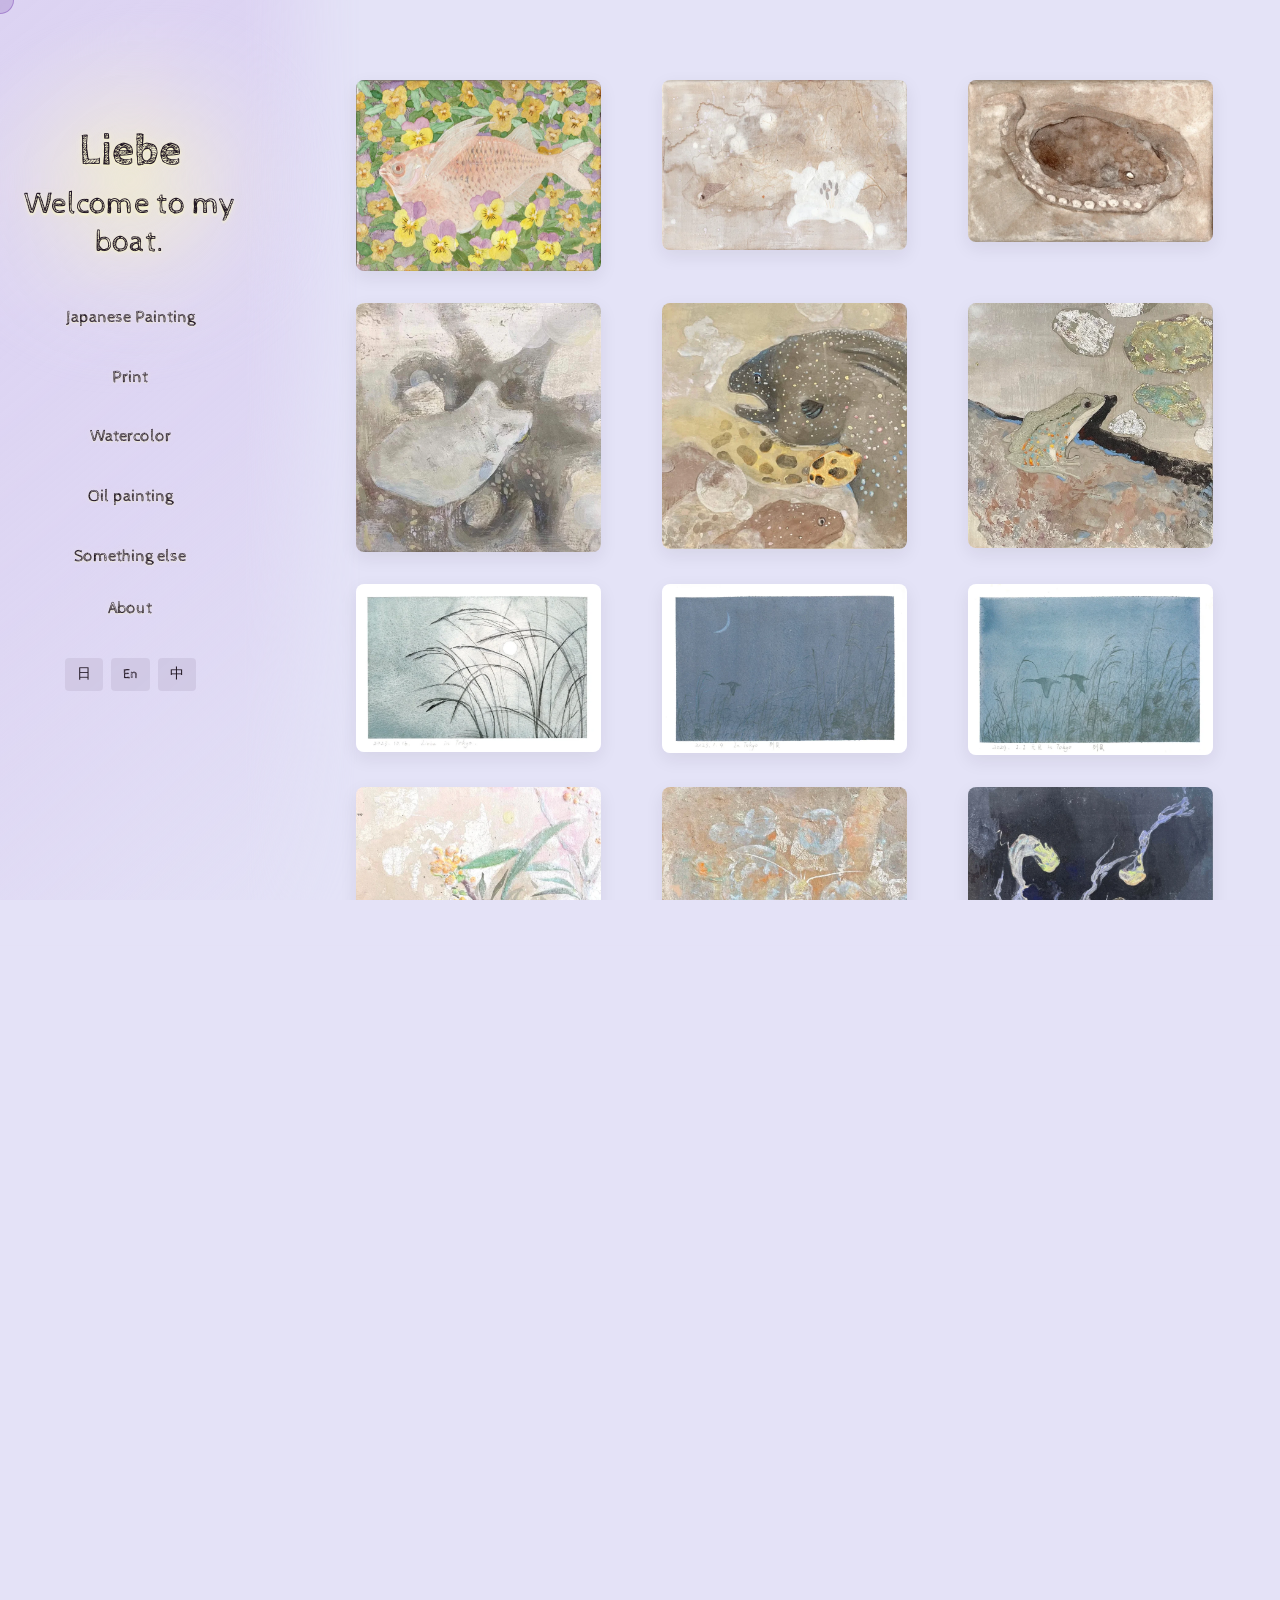
==== index.html @ 477fea91 "feat: add purple semi-transparent custom cursor with hover expand effect Co-Authored-By: Claude Sonn" ====
<!DOCTYPE html>
<html lang="ja">

<head>
    <meta charset="UTF-8" />
    <meta name="viewport" content="width=device-width, initial-scale=1.0" />
    <title>Liebe's Fune</title>
    <meta name="description" content="水兵リーベ、僕の舟" />
    <meta name="keywords" content="liebesboat, 日本画, Nihonga, AWS, Japanese Painting, Liebe" />
    <link rel="icon" type="image/x-icon" href="./image/favicon.ico">
    <link rel="canonical" href="https://liebesboat.com/" />

    <!-- Preload hero background to reduce white flash -->
    <link rel="preload" as="image" href="./image/Primitive_Lifebg.webp" />

    <style>
        /* Avoid white flash before CSS/image load */
        html, body {
            background-color: #e4e2f7;
        }
        body {
            background-image: url('./image/Primitive_Lifebg.webp');
            background-size: cover;
            background-repeat: no-repeat;
            background-position: center center;
        }
    </style>

    <!-- Bootstrap + CSS -->
    <link rel="stylesheet" href="https://cdn.jsdelivr.net/npm/bootstrap@5.3.3/dist/css/bootstrap.min.css" />
    <link rel="stylesheet" href="./CSS/style.css" />

    <!-- Google Fonts -->
    <link rel="preconnect" href="https://fonts.googleapis.com">
    <link rel="preconnect" href="https://fonts.gstatic.com" crossorigin>
    <link
        href="https://fonts.googleapis.com/css2?family=Cabin+Sketch:wght@400;700&family=Hina+Mincho&family=ZCOOL+XiaoWei&display=swap"
        rel="stylesheet">

    <!-- Fancybox 5 CSS -->
    <link rel="stylesheet" href="https://cdn.jsdelivr.net/npm/@fancyapps/ui@5.0/dist/fancybox/fancybox.css" />
</head>

<body>
<!-- ===== Header / Sidebar ===== -->
    <header class="site-header"></header>
    <!-- Mobile Menu Button -->
    <button class="btn-open" type="button" data-bs-toggle="offcanvas" data-bs-target="#offcanvasNav"
        aria-controls="offcanvasNav">
        <img src="./logo/offcanvas.png" alt="Menu" />
    </button>

    <!-- Mobile Top Bar -->
    <div class="mobile-topbar">
        <div class="topbar-row">
            <div>
                <h2 class="cabin-sketch-bold title">Liebe's boat</h2>
                <p class="cabin-sketch-regular subtitle">Welcome to my boat.</p>
            </div>
        </div>
        <div class="mobile-quick-nav">
            <a href="#" class="nav-link" data-name="Japanese_Painting" data-i18n="japanese_painting">Japanese Painting</a>
            <a href="#" class="nav-link" data-name="print" data-i18n="print">Print</a>
            <a href="#" class="nav-link" data-name="water_color" data-i18n="water_color">Watercolor</a>
            <a href="#" class="nav-link" data-name="oil_painting" data-i18n="oil_painting">Oil painting</a>
            <a href="#" class="nav-link" data-name="something_else" data-i18n="something_else">Something else</a>
            <a href="about" data-i18n="about">About</a>
        </div>
        <div class="mobile-lang-switcher">
            <button onclick="changeLang('ja')">日</button>
            <button onclick="changeLang('en')">En</button>
            <button onclick="changeLang('zh')">中</button>
        </div>
    </div>

    <!-- Offcanvas Menu -->
    <div class="offcanvas offcanvas-start" id="offcanvasNav" tabindex="-1" aria-labelledby="offcanvasLabel">
        <div class="offcanvas-header" style="display:block;">
            <h2 class="cabin-sketch-bold">Liebe</h2>
            <h4 class="cabin-sketch-regular">Welcome to my boat.</h4>
            <button type="button" class="btn-close" data-bs-dismiss="offcanvas" aria-label="Close"></button>
        </div>
        <div class="offcanvas-body">
            <nav aria-label="モバイルナビ">
                <ul class="nav flex-column">
                    <li class="nav-item"><a href="#" class="nav-link" data-name="Japanese_Painting"
                            data-i18n="japanese_painting">Japanese Painting</a></li>
                    <li class="nav-item"><a href="#" class="nav-link" data-name="print" data-i18n="print">Print</a></li>
                    <li class="nav-item"><a href="#" class="nav-link" data-name="water_color"
                            data-i18n="water_color">Watercolor</a></li>
                    <li class="nav-item"><a href="#" class="nav-link" data-name="oil_painting"
                            data-i18n="oil_painting">Oil
                            painting</a></li>
                    <li class="nav-item"><a href="#" class="nav-link" data-name="something_else"
                            data-i18n="something_else">Something else</a></li>
                    <li class="nav-item"><a class="nav-link" href="about" data-i18n="about">About</a></li>
                </ul>

                <!-- Language Switcher -->
                <div class="lang-switcher text-center mt-4">
                    <button onclick="changeLang('ja')">日</button>
                    <button onclick="changeLang('en')">En</button>
                    <button onclick="changeLang('zh')">中</button>
                </div>
            </nav>
        </div>
    </div>

    <!-- Sidebar Navigation -->
    <aside class="sidebar fixed-left">
        <div class="site-title text-center p-3">
            <h1 class="cabin-sketch-bold">Liebe</h1>
            <h3 class="cabin-sketch-regular">Welcome to my boat.</h3>
        </div>
        <nav class="nav-menu" aria-label="Main navigation">
            <ul class="nav flex-column text-center">
                <li><a href="#" class="nav-link" data-name="Japanese_Painting" data-i18n="japanese_painting">Japanese Painting</a></li>
                <li><a href="#" class="nav-link" data-name="print" data-i18n="print">Print</a></li>
                <li><a href="#" class="nav-link" data-name="water_color" data-i18n="water_color">Watercolor</a></li>
                <li><a href="#" class="nav-link" data-name="oil_painting" data-i18n="oil_painting">Oil painting</a></li>
                <li><a href="#" class="nav-link" data-name="something_else" data-i18n="something_else">Something else</a></li>
                <li><a href="about" data-i18n="about">About</a></li>
            </ul>

            <!-- Language Switcher -->
            <div class="lang-switcher text-center mt-4">
                <button onclick="changeLang('ja')">日</button>
                <button onclick="changeLang('en')">En</button>
                <button onclick="changeLang('zh')">中</button>
            </div>
        </nav>
    </aside>
    </header>

    <!-- ===== Main Content ===== -->
    <main class="main-content container-fluid py-4">
        <section class="gallery">
            <div class="row g-4" id="gallery-content">
            </div>
        </section>
    </main>           
              
    <!-- ===== Footer ===== -->
    <footer class="footer container-fluid text-center py-4 mt-4">
        <div class="footer-sns row justify-content-center">
            <div class="col-auto"><a href="https://www.instagram.com/..." target="_blank"><img
                        src="./logo/Instagram.png" alt="Instagram" class="img-fluid" style="width:25px;">
                    Instagram</a></div>
            <div class="col-auto"><a href="https://xhslink.com/m/AAqzKa9MXoA" target="_blank"><img
                        src="./logo/Redbook.png" alt="RedNote" class="img-fluid" style="width:25px;"> RedNote</a>
            </div>
            <div class="col-auto"><a href="mailto:duanshui318@gmail.com"><img src="./logo/Email.png" alt="E-mail"
                        class="img-fluid" style="width:25px;"> E-mail</a></div>
        </div>
        <div class="footer-copy pt-3">
            <small>Copyright © 2026 LIEBE, All Rights Reserved.</small>
        </div>
    </footer>

    <!-- i18next CDN -->
    <script src="https://cdnjs.cloudflare.com/ajax/libs/i18next/25.2.0/i18next.min.js"></script>
    <!-- translation -->
    <script src="./JS/i18n.js"></script>

    <!-- Bootstrap JS -->
    <script src="https://cdn.jsdelivr.net/npm/bootstrap@5.3.3/dist/js/bootstrap.bundle.min.js"></script>

    <!-- Fancybox JS -->
    <script src="https://cdn.jsdelivr.net/npm/@fancyapps/ui@5.0/dist/fancybox/fancybox.umd.js"></script>

    <script>
        function handleQuickNav() {
            const quickNav = document.querySelector('.mobile-quick-nav');
            const menuBtn = document.querySelector('.btn-open');
            if (!quickNav || !menuBtn) return;
            const overflow = quickNav.scrollWidth > quickNav.clientWidth + 1;
            if (overflow) {
                quickNav.classList.add('hide-nav');
                menuBtn.classList.add('show');
            } else {
                quickNav.classList.remove('hide-nav');
                menuBtn.classList.remove('show');
            }
        }

        window.addEventListener('resize', handleQuickNav);
        window.addEventListener('load', handleQuickNav);
    </script>

    <script>

        Fancybox.bind("[data-fancybox]", {
            Toolbar: {
                display: {
                    left: ["infobar"],
                    middle: [
                        "zoomIn",
                        "zoomOut",
                        "toggle1to1",
                        "rotateCCW",
                        "rotateCW",
                        "flipX",
                        "flipY",
                    ],
                    right: ["slideshow", "thumbs", "close"],
                },
            },
        });
    </script>
    
    <!-- Gellery JS -->
    <script src="./JS/gallery.js"></script>

    <!-- Custom Cursor -->
    <div id="custom-cursor"></div>
    <script>
        (function () {
            const cursor = document.getElementById('custom-cursor');
            document.addEventListener('mousemove', e => {
                cursor.style.left = e.clientX + 'px';
                cursor.style.top = e.clientY + 'px';
            });
            document.addEventListener('mouseover', e => {
                if (e.target.closest('a, button, [data-fancybox]')) {
                    cursor.classList.add('hover');
                } else {
                    cursor.classList.remove('hover');
                }
            });
        })();
    </script>
</body>

</html>
---- CSS/style.css ----
/* ========= Font Definitions ========= */
/* Cabin Sketch font classes */
.cabin-sketch-regular {
    font-family: "Cabin Sketch", sans-serif;
    font-weight: 400;
    font-style: normal;
}

.cabin-sketch-bold {
    font-family: "Cabin Sketch", sans-serif;
    font-weight: 700;
    font-style: normal;
}

/* Hina Mincho font classes */
.hina-mincho-regular {
    font-family: "Hina Mincho", serif;
    font-weight: 400;
    font-style: normal;
}

/* ZCOOL XiaoWei font classes */
.zcool-xiaowei-regular {
    font-family: "ZCOOL XiaoWei", sans-serif;
    font-weight: 400;
    font-style: normal;
}
  
/* ========= Custom Cursor ========= */
* {
    cursor: none !important;
}

#custom-cursor {
    position: fixed;
    width: 28px;
    height: 28px;
    border-radius: 50%;
    background: rgba(170, 130, 200, 0.28);
    border: 1.5px solid rgba(160, 110, 200, 0.55);
    pointer-events: none;
    transform: translate(-50%, -50%);
    transition: transform 0.08s ease, width 0.15s ease, height 0.15s ease, background 0.15s ease;
    z-index: 99999;
    mix-blend-mode: multiply;
    backdrop-filter: blur(1px);
}

#custom-cursor.hover {
    width: 40px;
    height: 40px;
    background: rgba(150, 100, 200, 0.18);
}

:root {
    --title-color: #211623;
    /* Dark brown for title */
    --nav-color: #211623;
    /* Dark brown for navigation */
    --nav-hover: #775984;
    /* Purple for hover states */
    --bg-light: #f8f9fa;
    /* Light background */
    --sidebar-bg: #e4e2f7;
    /* Light purple sidebar */
}

::-webkit-scrollbar {
    width: 8px;
}

::-webkit-scrollbar-track {
    background: #e4e2f7;
    border-radius: 5px;
}

::-webkit-scrollbar-thumb {
    background: #aaa5ac; 
    border-radius: 5px;
    border: 2px solid #e4e2f7; 
    min-height: 40px; 
    max-height: 100px;
}


::-webkit-scrollbar-thumb:hover {
    background: #aaa5ac; 
}


/* =========  Base ========= */

html, body {
    height: 100%;
    min-height: 100vh;
    width: 100%;
    margin: 0;
    padding: 0;
    touch-action: manipulation;
}
html {
    scrollbar-width: thin;
    scrollbar-color: #aba5bd #e4e2f7;
    overflow-y: auto;
    background-color: #e4e2f7;
    overscroll-behavior-y: none;
}

body {
    margin: 0;
    padding: 0;
    width: 100%;
    height: 100%;
    min-height: 100vh;
    display: flex;
    flex-direction: column;
    font-family: "Cabin Sketch", cursive;
    font-weight: 400;
    background-color: transparent;
    background-image: none;
    isolation: isolate;
    overflow-x: hidden!important;
    overflow-y: auto;
    position: relative;
}

body::before {
    content: '';
    position: fixed;
    inset: -5%;
    z-index: -2;
    background-color: #e4e2f7;
    background-image: url(../image/Primitive_Lifebg.jpg);
    background-repeat: no-repeat;
    background-size: 115% 115%;
    background-position: center center;
    animation: bgDrift 28s ease-in-out infinite;
    filter: blur(1.0px);
    will-change: background-position;
}

body::after {
    content: '';
    position: fixed;
    inset: 0;
    z-index: -1;
    background: rgba(236, 232, 248, 0.05);
    pointer-events: none;
}

@media (prefers-reduced-motion: reduce) {
    body::before {
        animation: none;
    }

    .sidebar .site-title h1:hover,
    .sidebar .site-title h3:hover,
    .nav-menu a:hover,
    .lang-switcher button:hover {
        transform: none;
    }
}

body.lang-ja,
[lang="ja"] {
    font-family: "Hina Mincho", serif;
    /* line-height: 1.6; */
}

body.lang-zh,
[lang="zh"] {
    font-family: "ZCOOL XiaoWei", serif;
    /* letter-spacing: 0.05em; */
}

h1,h2,h3,.site-title h1 {
    color: var(--title-color);
    text-shadow: 1px 1px 2px rgba(0, 0, 0, 0.1);
}

[data-i18n] {
    font-family: inherit;
}

/* ========= Sidebar Navigation (Left Nav) ========= */
.sidebar {
    position: fixed;
    top: 0;
    left: 0;
    width: 260px;
    height: 100vh;
    padding: 1rem;
    z-index: 100;
    display: flex;
    flex-direction: column;
    justify-content: center;
    box-sizing: border-box;
    overflow: visible;
    background: transparent;
    font-size: 105%;
}

.sidebar::before {
    content: '';
    position: absolute;
    top: 0;
    left: 0;
    width: 360px;
    height: 100%;
    z-index: -1;
    pointer-events: none;
    background: linear-gradient(
        140deg,
        rgba(220, 211, 242, 1.00) 0%,
        rgba(220, 211, 242, 0.96) 18%,
        rgba(220, 211, 242, 0.90) 35%,
        rgba(220, 211, 242, 0.80) 52%,
        rgba(220, 211, 242, 0.62) 67%,
        rgba(220, 211, 242, 0.40) 80%,
        rgba(220, 211, 242, 0.20) 91%,
        transparent 100%
    );
    -webkit-mask-image: linear-gradient(
        90deg,
        #000 0%,
        #000 68%,
        rgba(0, 0, 0, 0.65) 80%,
        rgba(0, 0, 0, 0.2) 92%,
        transparent 100%
    );
    mask-image: linear-gradient(
        90deg,
        #000 0%,
        #000 68%,
        rgba(0, 0, 0, 0.65) 80%,
        rgba(0, 0, 0, 0.2) 92%,
        transparent 100%
    );
}

.sidebar .nav-menu {
    transform: translateY(-5vh);
}

.sidebar .site-title {
    text-align: center;
    margin-bottom: 0.5rem;
    transform: translateY(-5vh) scale(1.1);
    transform-origin: center center;
    position: relative;
}

.sidebar .site-title::before {
    content: '';
    position: absolute;
    top: 50%;
    left: 50%;
    transform: translate(-50%, -50%);
    width: 155%;
    height: 190%;
    background: radial-gradient(
        ellipse at 50% 45%,
        rgba(252, 250, 189, 0.58) 0%,
        rgba(252, 248, 200, 0.36) 22%,
        rgba(240, 237, 220, 0.20) 42%,
        rgba(228, 224, 238, 0.10) 60%,
        transparent 76%
    );
    border-radius: 62% 38% 54% 46% / 55% 47% 46% 45%;
    filter: blur(14px);
    z-index: -1;
    pointer-events: none;
}

.sidebar .site-title h1,
.sidebar .site-title h3 {
    display: inline-block;
    transition: transform 0.6s cubic-bezier(0.16, 1, 0.3, 1);
    transform-origin: center center;
    text-shadow:
        0 1px 2px rgba(252, 250, 189, 0.85),
        0 0 8px rgba(252, 250, 189, 0.55);
}

.sidebar .site-title h1 {
    font-size: calc(2.5rem * 1.03) !important;
}

.sidebar .site-title h1:hover,
.sidebar .site-title h3:hover {
    transform: scale(1.05);
}

.nav-menu ul {
    list-style: none;
    padding: 0;
    line-height: 0.7;
}

.nav-menu li {
    margin: 1rem 0;
}

.nav-menu a {
    color: var(--nav-color);
    text-decoration: none;
    display: block;
    transition: color 0.3s,
                transform 0.6s cubic-bezier(0.16, 1, 0.3, 1);
    transform-origin: center center;
}

.sidebar .nav-menu a {
    text-shadow:
        0 1px 1px rgba(252, 250, 189, 0.56),
        0 0 6px rgba(252, 250, 189, 0.34);
}

.sidebar .lang-switcher button {
    background-color: rgba(208, 200, 228, 0.9);
}

.nav-link,
.nav-link:visited {
    color: var(--nav-color);
}

.nav-link:focus,
.nav-link:active {
    color: var(--nav-color);
    outline: none;
    box-shadow: none;
}

.nav-menu a:visited,
.nav-menu a:focus,
.nav-menu a:active {
    color: var(--nav-color);
    background: transparent;
    outline: none;
}

.nav-menu a:hover {
    color: var(--nav-hover);
    transform: scale(1.06);
}

/* ========= Offcanvas (Mobile Nav) ========= */
.btn-open {
    display: none;
    position: fixed;
    top: 1rem;
    right: 1rem;
    left: auto;
    z-index: 120;
    background: none;
    border: none;
}

.offcanvas.offcanvas-start {
    width: 350px;
}

.offcanvas-backdrop {
    background-color: rgba(228, 226, 247, 0.15) !important;
}

.offcanvas-backdrop.show {
    opacity: 1 !important;
}

.offcanvas-header,
.offcanvas-body {
    background-color: transparent;
}

.offcanvas.offcanvas-start {
    background: linear-gradient(
        to right,
        rgba(228, 226, 247, 1.0) 0%,
        rgba(228, 226, 247, 1.0) 50%,
        rgba(228, 226, 247, 0.82) 68%,
        rgba(228, 226, 247, 0.45) 82%,
        rgba(228, 226, 247, 0.12) 93%,
        transparent 100%
    );
    border: none !important;
    box-shadow: none !important;
}

.offcanvas-header {
    position: relative;
}

.offcanvas-header .btn-close {
    display: none !important;
}

.offcanvas-header::before {
    content: '';
    position: absolute;
    top: 50%;
    left: 35%;
    transform: translate(-50%, -50%);
    width: 115%;
    height: 145%;
    background: radial-gradient(
        ellipse at 50% 45%,
        rgba(252, 250, 189, 0.65) 0%,
        rgba(252, 250, 189, 0.35) 35%,
        rgba(252, 250, 189, 0.10) 61%,
        transparent 78%
    );
    border-radius: 58% 42% 50% 50% / 43% 54% 40% 54%;
    filter: blur(10px);
    z-index: 0;
    pointer-events: none;
}

.offcanvas-header h2,
.offcanvas-header h4,
.offcanvas-header .btn-close {
    position: relative;
    z-index: 1;
}

.offcanvas-header {
    padding-top: calc(1rem + 15%);
    padding-left: calc(var(--bs-offcanvas-padding-x, 1rem) + 3%);
}

.offcanvas-body {
    padding-top: 0;
    padding-left: calc(var(--bs-offcanvas-padding-x, 1rem) + 3%);
}

.offcanvas .lang-switcher {
    justify-content: flex-start;
    padding-left: 1rem;
}

/* offcanvas links */
.offcanvas-body .nav-item .nav-link {
    color: var(--nav-color) !important;
    text-decoration: none !important;
    padding: 0.5rem 1rem;
}

.offcanvas-body .nav-item .nav-link:hover {
    color: var(--nav-hover) !important;
}

.offcanvas-body .nav-item .nav-link:focus,
.offcanvas-body .nav-item .nav-link:active {
    color: var(--nav-color) !important;
    background: transparent !important;
    outline: none;
}

/* ========= Main Content ========= */

.main-content {
    flex: 1 0 auto;
    display: flex;
    flex-direction: column;
    min-height: calc(100vh - 140px);
    max-height: none;
    margin-left: 260px;
    padding: 2rem;
    max-width: calc(100vw - 260px);
    box-sizing: border-box;
    overflow-y: visible;
    padding-bottom: 160px;
}

/* ========= Gallery ========= */
.gallery {
    width: 100%;
    padding: 3.5rem 15px 0 2.75rem;
    box-sizing: border-box;
}

.gallery .row {
    --bs-gutter-x: 1.35rem;
    --bs-gutter-y: 2rem;
}

.gallery [class*="col-"] {
    display: flex;
    justify-content: center;
    align-items: flex-start;
}

.gallery a {
    display: block;
    width: 100%;
    text-align: center;
}

.gallery img {
    width: auto;
    max-width: 86%;
    max-height: 42vh;
    border-radius: 8px;
    box-shadow: 0 6px 18px rgba(33, 22, 37, 0.08);
    transition: transform 0.6s cubic-bezier(0.16, 1, 0.3, 1), 
                box-shadow 0.6s cubic-bezier(0.16, 1, 0.3, 1), 
                filter 0.6s cubic-bezier(0.16, 1, 0.3, 1);
    object-fit: contain;
    display: inline-block;
    margin: 0 auto;
}

.gallery img:hover {
    transform: translateY(-4px) scale(1.015); 
    box-shadow: 0 14px 28px rgba(33, 22, 37, 0.15); 
    filter: brightness(1.02) contrast(1.01);
}

/* img-wrapper
.img-wrapper {
    max-height: 40vh; 
    display: flex;
    align-items: center;
    justify-content: center;
    overflow: hidden; 
    margin-bottom: 1rem;
  }
  
  .img-wrapper img {
    max-height: 100%;
    max-width: 100%;
    object-fit: cover;
    display: block;
  } */

/* ========= Footer ========= */
.footer {
    min-height: 120px;
    background: transparent;
    padding: 1.5rem 1rem;
    text-align: center;
    margin-top: auto;
    flex-shrink: 0;
    position: relative;
    margin-bottom: 0;
    margin-left: 260px;
    width: calc(100vw - 260px);
    max-width: calc(100vw - 260px);
    box-sizing: border-box;
    bottom: 0;
    font-family: "Cabin Sketch", sans-serif !important;
    z-index: 1;
}

.footer::before {
    content: '';
    position: absolute;
    left: calc(-1 * var(--bs-gutter-x, 0.75rem));
    right: calc(-1 * var(--bs-gutter-x, 0.75rem));
    bottom: 0;
    height: calc(100% + 100px);
    z-index: -1;
    pointer-events: none;
    background: linear-gradient(
        to top,
        rgba(228, 222, 240, 0.92) 0%,
        rgba(232, 228, 244, 0.74) 22%,
        rgba(236, 232, 248, 0.48) 50%,
        rgba(238, 235, 250, 0.22) 72%,
        rgba(240, 238, 252, 0.08) 88%,
        transparent 100%
    );
    -webkit-mask-image:
        linear-gradient(to right, transparent 0%, rgba(0,0,0,0.4) 6%, #000 16%, #000 84%, rgba(0,0,0,0.4) 94%, transparent 100%),
        linear-gradient(to top, #000 0%, #000 38%, rgba(0,0,0,0.7) 62%, rgba(0,0,0,0.3) 82%, transparent 100%);
    -webkit-mask-composite: source-in;
    mask-image:
        linear-gradient(to right, transparent 0%, rgba(0,0,0,0.4) 6%, #000 16%, #000 84%, rgba(0,0,0,0.4) 94%, transparent 100%),
        linear-gradient(to top, #000 0%, #000 38%, rgba(0,0,0,0.7) 62%, rgba(0,0,0,0.3) 82%, transparent 100%);
    mask-composite: intersect;
}

.footer::after {
    content: '';
    position: absolute;
    top: 50%;
    left: 50%;
    transform: translate(-50%, -50%);
    width: 55%;
    height: 85%;
    background: radial-gradient(
        ellipse at 50% 45%,
        rgba(252, 250, 189, 0.52) 0%,
        rgba(252, 249, 200, 0.30) 25%,
        rgba(244, 242, 215, 0.14) 48%,
        rgba(236, 232, 228, 0.05) 65%,
        transparent 80%
    );
    border-radius: 48% 52% 60% 40% / 55% 42% 58% 45%;
    filter: blur(12px);
    z-index: 0;
    pointer-events: none;
}

.footer-sns,
.footer-copy {
    position: relative;
    z-index: 1;
}

.footer-sns a {
    color: var(--nav-color);
    text-decoration: none;
    margin: 0 1rem;
    transition: color 0.3s;
    text-shadow:
        0 1px 1px rgba(252, 250, 189, 0.56),
        0 0 6px rgba(252, 250, 189, 0.34);
}

.footer-sns a:hover {
    color: var(--nav-hover);
}

.footer-copy {
    font-size: 0.85rem;
    color: var(--nav-color);
    text-shadow:
        0 1px 1px rgba(252, 250, 189, 0.56),
        0 0 5px rgba(252, 250, 189, 0.34);
}



/* =====  Language Switcher ===== */
.lang-switcher {
    margin-top: 1rem;
    display: flex;
    justify-content: center;
}

.lang-switcher button {
    margin: 0.25rem;
    padding: 6px 12px;
    font-size: 0.85rem;
    border: none;
    background-color: #dcd4f3;
    border-radius: 4px;
    cursor: pointer;
    transition: background-color 0.3s,
                transform 0.6s cubic-bezier(0.16, 1, 0.3, 1);
    color: var(--nav-color);
    text-decoration: none;
    transform-origin: center center;
}

.lang-switcher button:hover {
    background-color: #c4b6c8;
    transform: scale(1.08);
}


/* ========= About Page ========= */
.lang-en .about-hero p,
.lang-en .about-hero h2,
.lang-en .about-extra h3,
.lang-en .timeline-year,
.lang-en .timeline-text,
.lang-en .footer-sns,
.lang-en .footer-copy {
    font-family: "Special Elite", "Cabin Sketch", system-ui;
}

.timeline-year {
    font-family: "Special Elite", "Cabin Sketch", system-ui;
}

.about-page {
    margin-left: calc(260px + (100vw - 260px) * 0.05);
    padding: 3rem 2rem 4rem;
    display: flex;
    flex-direction: column;
    gap: 2rem;
    max-width: calc((100vw - 260px) * 0.95);
    box-sizing: border-box;
}

.about-hero {
    background: rgba(228, 226, 247, 0.8);
    border-radius: 16px;
    padding: 2rem;
    display: flex;
    align-items: center;
    gap: 1.5rem;
    flex-wrap: wrap;
}

.about-hero h2 {
    margin: 0;
    font-size: 2rem;
}

.about-hero p {
    margin: 0.35rem 0;
    font-family: "Hina Mincho", serif;
}

.about-portrait {
    width: 220px;
    max-width: 100%;
    border-radius: 12px;
    box-shadow: 0 8px 24px rgba(0,0,0,0.15);
}

.timeline {
    display: flex;
    flex-direction: column;
    gap: 1.25rem;
    padding-left: 1rem;
}

.timeline-item {
    position: relative;
    padding-left: 1rem;
}

.timeline-item:not(:last-child)::after {
    content: "";
    position: absolute;
    left: calc(-1.2rem + 4px);
    top: calc(0.4rem + 10px);
    bottom: calc(-1.25rem - 0.4rem);
    width: 2px;
    background: #775984;
}

.timeline-item::before {
    content: "";
    position: absolute;
    left: -1.2rem;
    top: 0.4rem;
    width: 10px;
    height: 10px;
    background: #775984;
    border-radius: 50%;
    box-shadow: 0 0 0 4px rgba(119, 89, 132, 0.25);
}

.timeline-year {
    font-weight: 700;
    margin-bottom: 0.25rem;
    color: var(--title-color);
}

.timeline-text {
    margin: 0;
    font-family: "Hina Mincho", serif;
}

.about-extra {
    background: rgba(228, 226, 247, 0.75);
    border-radius: 12px;
    padding: 1.5rem;
    box-shadow: 0 6px 16px rgba(0,0,0,0.08);
    border: 1px solid rgba(119, 89, 132, 0.18);
}

/* ========= Mobile Topbar ========= */
.mobile-topbar {
    display: none;
    position: sticky;
    top: 0;
    left: 0;
    width: 100%;
    background: linear-gradient(
        to bottom,
        rgba(192, 188, 224, 0.96) 0%,
        rgba(204, 200, 230, 0.88) 20%,
        rgba(216, 212, 238, 0.72) 48%,
        rgba(228, 226, 247, 0.42) 72%,
        rgba(234, 232, 250, 0.14) 88%,
        transparent 100%
    );
    padding: 0.9rem 1rem 1.4rem;
    z-index: 115;
    box-shadow: none;
    position: relative;
}

.mobile-topbar .topbar-row {
    display: flex;
    align-items: center;
    justify-content: center;
    gap: 1rem;
    flex-wrap: wrap;
}

.mobile-topbar .topbar-row > div {
    position: relative;
}

.mobile-topbar .topbar-row > div::before {
    content: '';
    position: absolute;
    top: 50%;
    left: 50%;
    transform: translate(-50%, -50%);
    width: 165%;
    height: 155%;
    background: radial-gradient(
        ellipse at 50% 45%,
        rgba(252, 250, 189, 0.68) 0%,
        rgba(252, 250, 189, 0.38) 32%,
        rgba(252, 250, 189, 0.12) 59%,
        transparent 77%
    );
    border-radius: 55% 45% 60% 40% / 38% 44% 30% 42%;
    filter: blur(10px);
    z-index: 0;
    pointer-events: none;
}

.mobile-topbar .topbar-row > div h2,
.mobile-topbar .topbar-row > div p {
    position: relative;
    z-index: 1;
}

.mobile-topbar .title {
    font-size: 1.85rem;
    margin: 0;
}

.mobile-topbar .subtitle {
    margin: 0;
    font-size: 1.1rem;
}

.mobile-lang-switcher {
    display: flex;
    justify-content: center;
    gap: 0.6rem;
    margin-top: 0.6rem;
}

.mobile-lang-switcher button {
    padding: 6px 12px;
    border: none;
    background: #dcd4f3;
    color: var(--nav-color);
    border-radius: 6px;
    font-size: 0.9rem;
    cursor: pointer;
}

.mobile-lang-switcher button:hover {
    background: #c4b6c8;
}

.mobile-quick-nav {
    display: flex;
    gap: 0.75rem;
    margin-top: 0.75rem;
    white-space: nowrap;
    overflow: hidden;
    justify-content: center;
    width: 100%;
    -webkit-overflow-scrolling: touch;
}

.mobile-quick-nav a {
    width: 4rem;
    height: 3.8rem;
    padding: 0.45rem 0.3rem 0;
    display: inline-flex;
    align-items: center;
    justify-content: center;
    flex-shrink: 0;
    border-radius: 0;
    border: none;
    background-color: transparent;
    background-image: url("data:image/svg+xml,%3Csvg xmlns='http://www.w3.org/2000/svg' viewBox='0 0 100 95' preserveAspectRatio='none'%3E%3Cpath d='M10,93 Q1,93 1,83 L1,10 Q1,1 10,1 L40,1 Q48,1 48,13 L85,13 Q99,13 99,27 L99,79 Q99,93 85,93 Z' fill='rgba(228,226,247,0.9)' stroke='rgba(119,89,132,0.38)' stroke-width='2' vector-effect='non-scaling-stroke'/%3E%3Cline x1='1.5' y1='13' x2='48' y2='13' stroke='rgba(119,89,132,0.28)' stroke-width='1.5' vector-effect='non-scaling-stroke'/%3E%3C/svg%3E");
    background-size: 100% 100%;
    background-repeat: no-repeat;
    color: var(--nav-color);
    text-decoration: none;
    font-size: 0.85rem;
    text-align: center;
    line-height: 1.3;
    overflow-wrap: break-word;
    white-space: normal;
}

.mobile-quick-nav a:hover {
    color: var(--nav-hover);
}

.lang-ja .mobile-quick-nav a,
.lang-zh .mobile-quick-nav a {
    height: 3.47rem;
}

.mobile-quick-nav::-webkit-scrollbar {
    display: none;
}

.mobile-quick-nav.hide-nav {
    display: none;
}

.btn-open.show {
    display: inline !important;
}

/* ========= Responsive ========= */
@media screen and (max-width: 850px) {
    .main-content {
        margin-left: 0;
        padding: 1rem;
        max-width: 100%;
        min-height: 100vh;
        padding-bottom: 200px;
    }

    .about-page {
        margin-left: 0;
        max-width: 100%;
        padding: 1.5rem 1rem 2.5rem;
    }

    .lang-switcher button {
        color: var(--nav-color);
        text-decoration: none;
        background-color: #dcd4f3;
        border-radius: 4px;
        cursor: pointer;
        transition: background-color 0.3s;
    }


    .sidebar {
        display: none;
        
    }

    .mobile-topbar {
        display: block;
    }

    .mobile-quick-nav {
        justify-content: center;
    }

    .main-content {
        margin-top: 0.5rem;
    }

    .footer {
        position: relative!important;
        bottom: auto!important;
        width: 100%;
        max-width: 100%;
        min-height: 140px;
        margin-left: 0;
        margin-right: 0;
        margin-top: auto;
        box-sizing: border-box;
        padding: 1.5rem 1rem 2rem;
    }

    .footer::before {
        left: calc(-1 * var(--bs-gutter-x, 0.75rem));
        right: calc(-1 * var(--bs-gutter-x, 0.75rem));
    }
}

@media screen and (max-width: 768px) {
    .body {
        background-image: url(../image/Primitive_Lifebg.webp)!important;
        background-attachment: scroll!important;
        background-repeat: no-repeat!important;
        background-size: cover!important;
        background-position: center center!important;
        overflow-x: hidden!important;
        overflow-y: auto!important;
        font-family: "Cabin Sketch", sans-serif !important;
    }
    .main-content {
        margin-left: 0;
        max-width: 100%;
        min-height: 100vh;
    }

    .gallery {
        padding-top: 2rem;
    }

    .lang-switcher button {
        color: var(--nav-color);
        text-decoration: none;
        background-color: #dcd4f3;
        border-radius: 4px;
        cursor: pointer;
        transition: background-color 0.3s;
    }

    .gallery row {
        display: flex;
        flex-wrap: wrap;
        margin: 0 -4px;
    }

    .gallery.col-sm-6 {
        padding: 4px;
        flex: 0 0 calc(50% - 8px);
        max-width: calc(50% - 8px);
    }

    .footer {
        width: 100%;
        height: 100px;
        position: relative;
        bottom: 0;
        margin-left: 0;
        margin-right: 0;
        box-sizing: border-box;
    }
}

@media (max-width: 576px) {
    /* .gallery .col-sm-6 {
      padding: 3px; 
    } */

    .gallery .row {
        --bs-gutter-x: 1.75rem;
        --bs-gutter-y: 2rem;
        grid-template-columns: repeat(auto-fill, minmax(200px, 1fr));
        gap: 12px;
    }
    .gallery img {
        max-width: 88%;
        max-height: 39vh;
        box-shadow: 0 1px 4px rgba(0,0,0,0.1); 
    }
    .footer {
        width: 100%;
        height: 100px;
        position: relative;
        bottom: 0;
        margin-left: 0;
        margin-right: 0;
    }
  }

@media screen and (max-width: 480px) {

    .body {
        background-image: url(../image/Primitive_Lifebg.jpg)!important;
        background-attachment: scroll!important;
        background-repeat: no-repeat!important;
        background-size: cover!important;
        background-position: center center!important;
        overflow-x: hidden!important;
        overflow-y: auto!important;
    }

    .lang-switcher button {
        color: var(--nav-color);
        text-decoration: none;
        background-color: #dcd4f3;
        border-radius: 4px;
        cursor: pointer;
        transition: background-color 0.3s;
    }

    .gallery .row {
        --bs-gutter-x: 1.25rem;
        --bs-gutter-y: 1.5rem;
        grid-template-columns: repeat(2, 1fr);
        gap: 8px;
    }

    .gallery img {
        max-width: 90%;
        max-height: 38vh;
    }

    /* .gallery .col-sm-6 {
        flex: 0 0 calc(50% - 6px);
        max-width: calc(50% - 6px);
        padding: 3px;
    } */

    .footer {
        position: relative; 
        width: 100%;
        height: 100px;
        bottom: 0;
        margin-left: 0;
        margin-right: 0;
    }
}

@media screen and (max-width: 520px) {
    .mobile-quick-nav {
        display: none;
    }

    .btn-open {
        display: inline;
    }

    .mobile-lang-switcher {
        margin-top: 0.9rem;
    }
}

@media screen and (max-width: 768px) {
    body::before {
        background-image: url(../image/Primitive_Lifebg.webp);
    }
}

/* ========= Fancybox ========= */
.fancybox__backdrop {
    background: rgba(42, 36, 52, 0.96) !important;
}

/* Background drift — subtle floating motion */
@keyframes bgDrift {
    0%, 100% {
        background-position: 50% 50%;
    }
    25% {
        background-position: 53% 47%;
    }
    50% {
        background-position: 47% 53%;
    }
    75% {
        background-position: 48% 48%;
    }
}
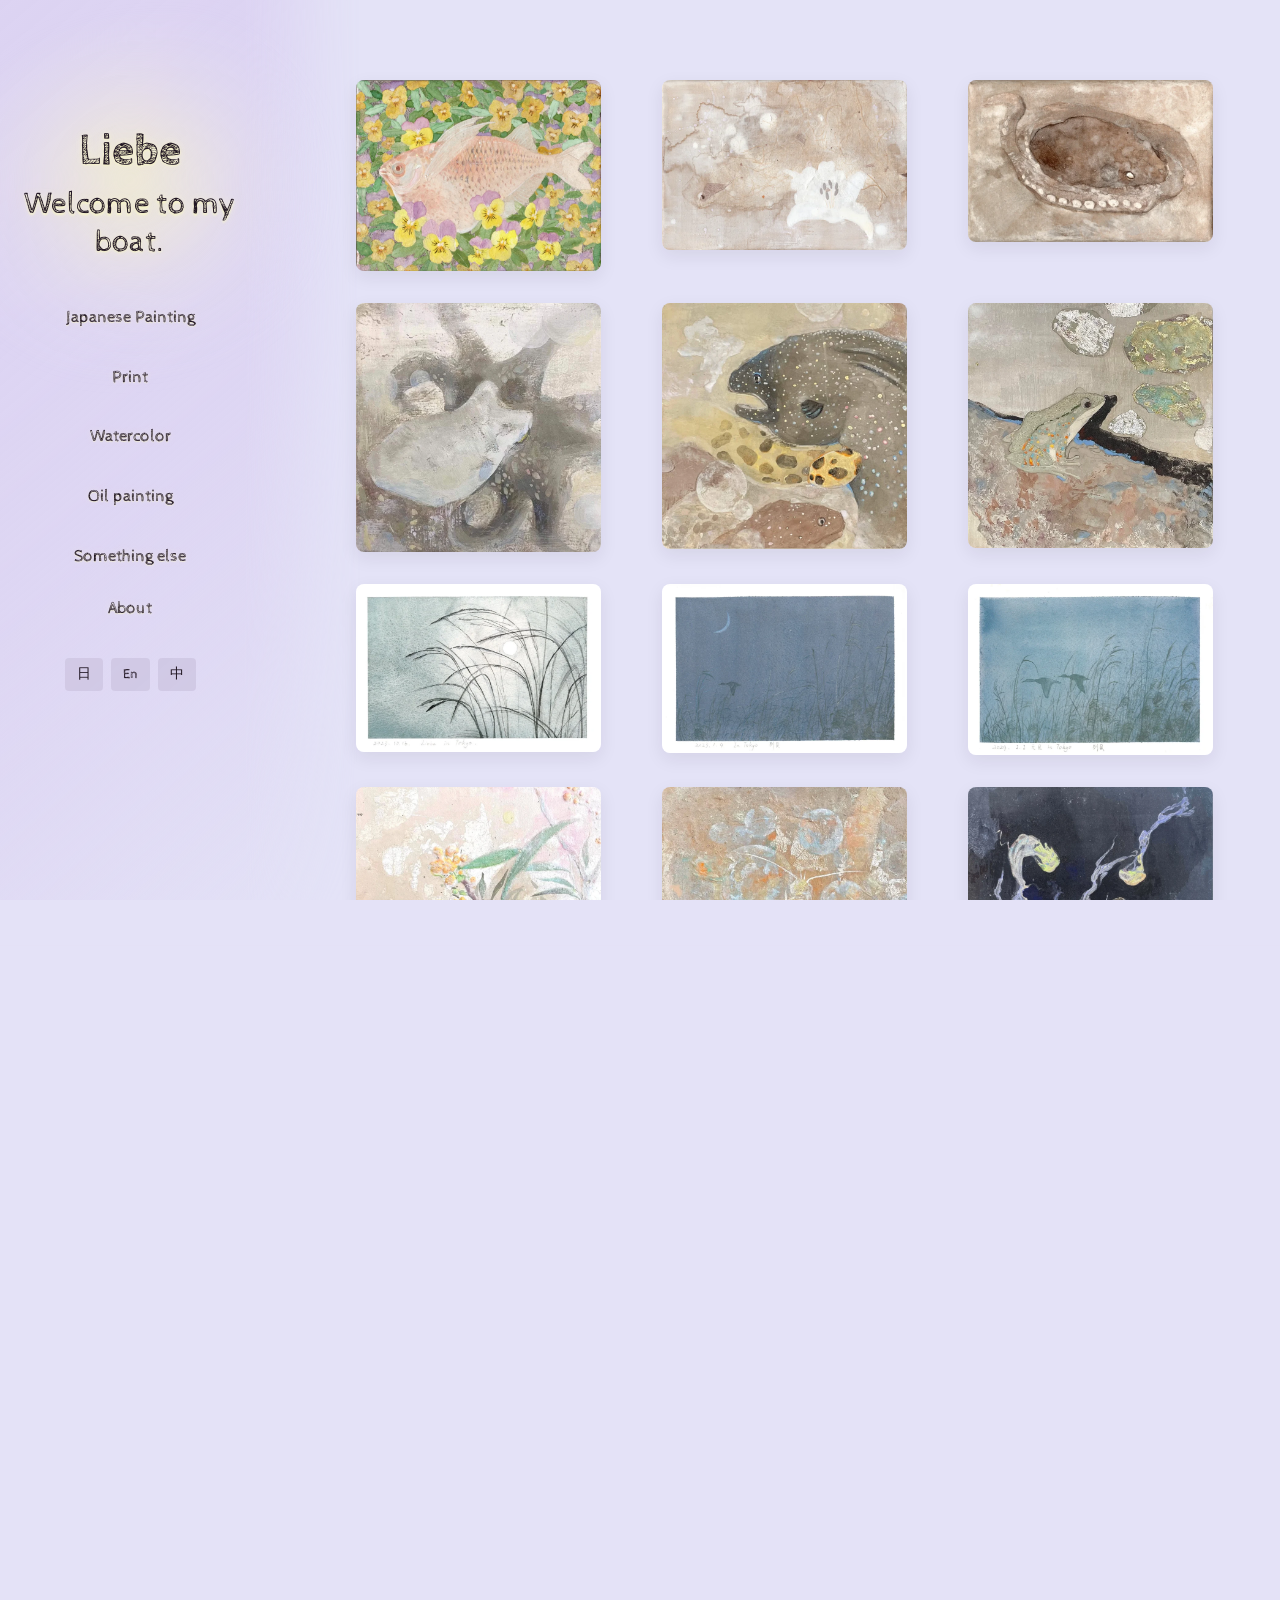
==== commit 94dfbbc1: "revert: remove custom cursor effect entirely Co-Authored-By: Claude Sonnet 4.6 <noreply@anthropic.co" ====
--- a/index.html
+++ b/index.html
@@ -211,24 +211,6 @@
     <!-- Gellery JS -->
     <script src="./JS/gallery.js"></script>
 
-    <!-- Custom Cursor -->
-    <div id="custom-cursor"></div>
-    <script>
-        (function () {
-            const cursor = document.getElementById('custom-cursor');
-            document.addEventListener('mousemove', e => {
-                cursor.style.left = e.clientX + 'px';
-                cursor.style.top = e.clientY + 'px';
-            });
-            document.addEventListener('mouseover', e => {
-                if (e.target.closest('a, button, [data-fancybox]')) {
-                    cursor.classList.add('hover');
-                } else {
-                    cursor.classList.remove('hover');
-                }
-            });
-        })();
-    </script>
 </body>
 
 </html>
--- a/CSS/style.css
+++ b/CSS/style.css
@@ -26,31 +26,6 @@
     font-style: normal;
 }
   
-/* ========= Custom Cursor ========= */
-* {
-    cursor: none !important;
-}
-
-#custom-cursor {
-    position: fixed;
-    width: 28px;
-    height: 28px;
-    border-radius: 50%;
-    background: rgba(170, 130, 200, 0.28);
-    border: 1.5px solid rgba(160, 110, 200, 0.55);
-    pointer-events: none;
-    transform: translate(-50%, -50%);
-    transition: transform 0.08s ease, width 0.15s ease, height 0.15s ease, background 0.15s ease;
-    z-index: 99999;
-    mix-blend-mode: multiply;
-    backdrop-filter: blur(1px);
-}
-
-#custom-cursor.hover {
-    width: 40px;
-    height: 40px;
-    background: rgba(150, 100, 200, 0.18);
-}
 
 :root {
     --title-color: #211623;
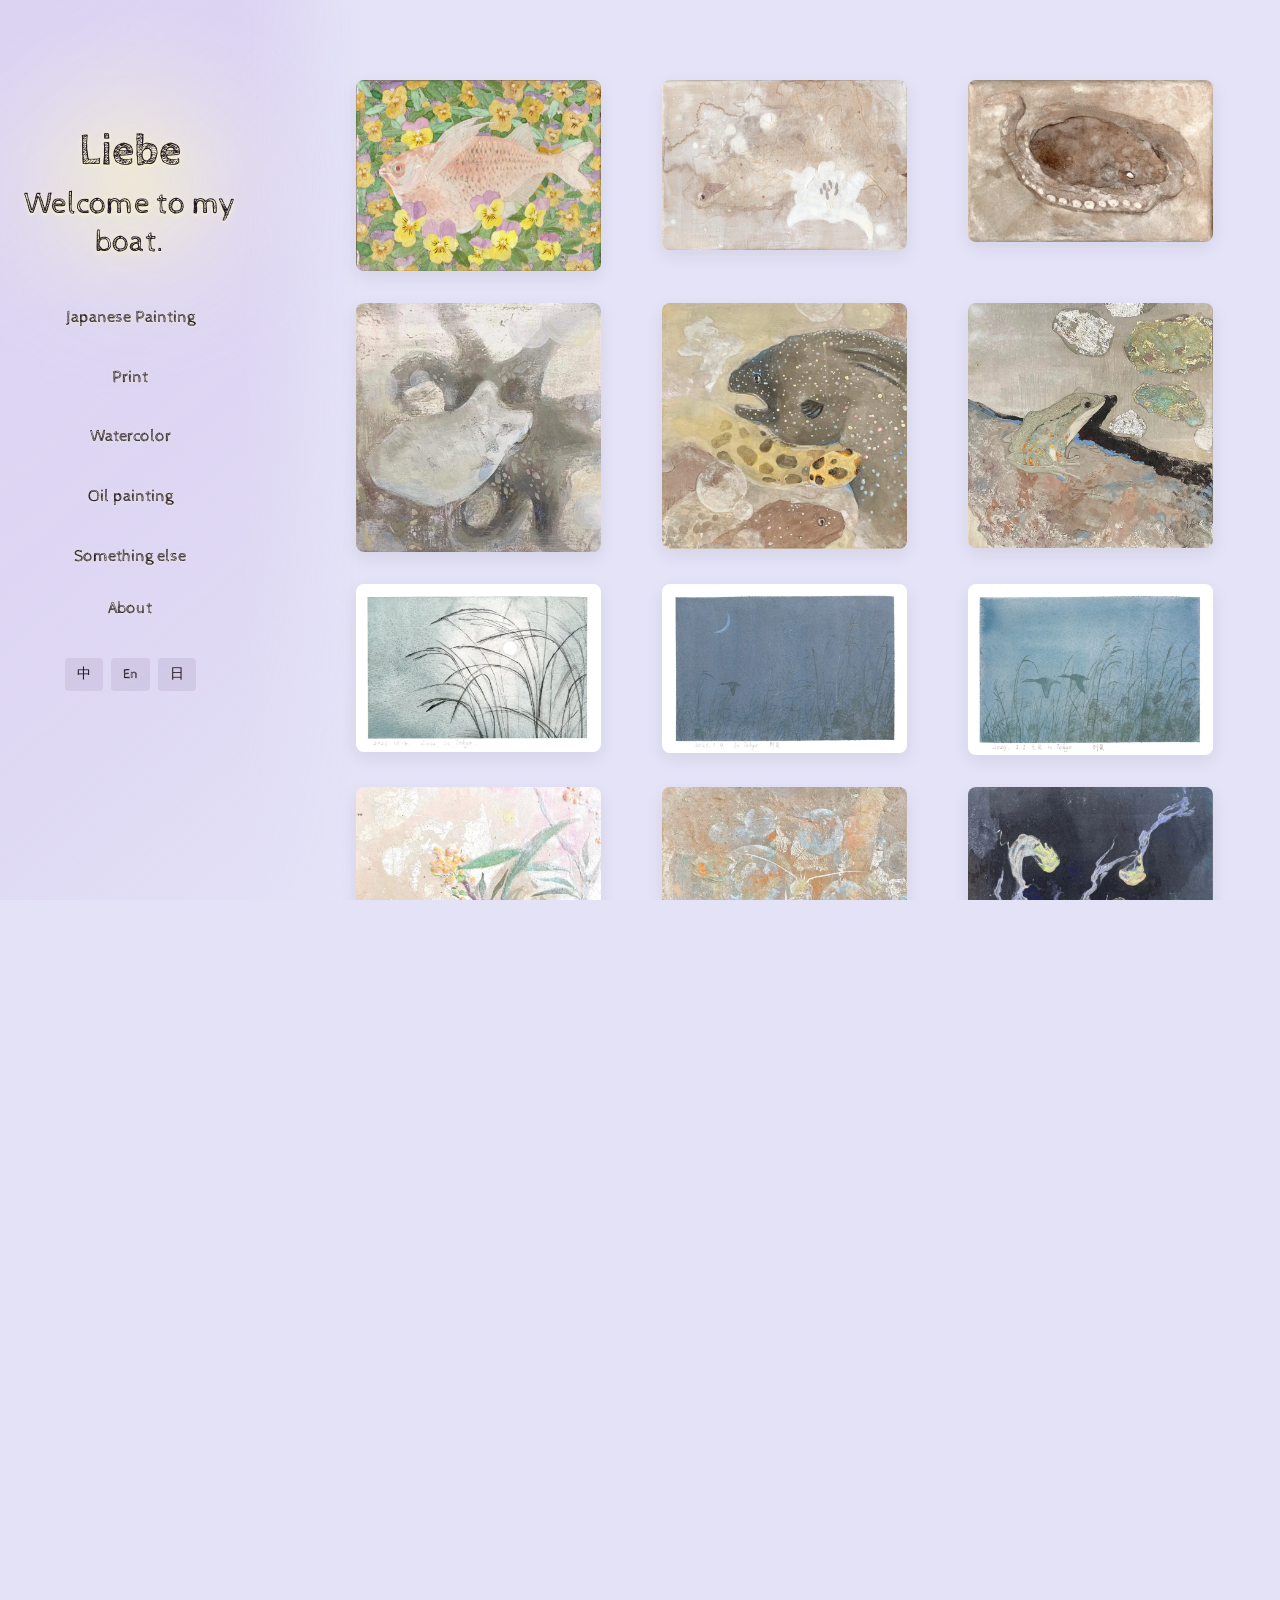
==== commit 35a7e1dc: "style: reorder language switcher buttons to zh/en/ja Co-Authored-By: Claude Sonnet 4.6 <noreply@anth" ====
--- a/index.html
+++ b/index.html
@@ -3,7 +3,7 @@
 
 <head>
     <meta charset="UTF-8" />
-    <meta name="viewport" content="width=device-width, initial-scale=1.0" />
+    <meta name="viewport" content="width=device-width, initial-scale=1.0, viewport-fit=cover" />
     <title>Liebe's Fune</title>
     <meta name="description" content="水兵リーベ、僕の舟" />
     <meta name="keywords" content="liebesboat, 日本画, Nihonga, AWS, Japanese Painting, Liebe" />
@@ -67,9 +67,9 @@
             <a href="about" data-i18n="about">About</a>
         </div>
         <div class="mobile-lang-switcher">
+            <button onclick="changeLang('zh')">中</button>
+            <button onclick="changeLang('en')">En</button>
             <button onclick="changeLang('ja')">日</button>
-            <button onclick="changeLang('en')">En</button>
-            <button onclick="changeLang('zh')">中</button>
         </div>
     </div>
 
@@ -98,9 +98,9 @@
 
                 <!-- Language Switcher -->
                 <div class="lang-switcher text-center mt-4">
+                    <button onclick="changeLang('zh')">中</button>
+                    <button onclick="changeLang('en')">En</button>
                     <button onclick="changeLang('ja')">日</button>
-                    <button onclick="changeLang('en')">En</button>
-                    <button onclick="changeLang('zh')">中</button>
                 </div>
             </nav>
         </div>
@@ -124,9 +124,9 @@
 
             <!-- Language Switcher -->
             <div class="lang-switcher text-center mt-4">
+                <button onclick="changeLang('zh')">中</button>
+                <button onclick="changeLang('en')">En</button>
                 <button onclick="changeLang('ja')">日</button>
-                <button onclick="changeLang('en')">En</button>
-                <button onclick="changeLang('zh')">中</button>
             </div>
         </nav>
     </aside>
@@ -143,10 +143,10 @@
     <!-- ===== Footer ===== -->
     <footer class="footer container-fluid text-center py-4 mt-4">
         <div class="footer-sns row justify-content-center">
-            <div class="col-auto"><a href="https://www.instagram.com/..." target="_blank"><img
+            <div class="col-auto"><a href="https://www.instagram.com/liebeimitatesart?stkn=c3o4bWZqeThndm5h&utm_source=qr" target="_blank"><img
                         src="./logo/Instagram.png" alt="Instagram" class="img-fluid" style="width:25px;">
                     Instagram</a></div>
-            <div class="col-auto"><a href="https://xhslink.com/m/AAqzKa9MXoA" target="_blank"><img
+            <div class="col-auto"><a href="https://xhslink.cn/o/6K2peiASSSb" target="_blank"><img
                         src="./logo/Redbook.png" alt="RedNote" class="img-fluid" style="width:25px;"> RedNote</a>
             </div>
             <div class="col-auto"><a href="mailto:duanshui318@gmail.com"><img src="./logo/Email.png" alt="E-mail"
--- a/CSS/style.css
+++ b/CSS/style.css
@@ -1,3 +1,16 @@
+/* ========= Disable long-press highlight/callout on touch ========= */
+img, a {
+    -webkit-touch-callout: none;
+    -webkit-tap-highlight-color: transparent;
+    -webkit-user-select: none;
+    user-select: none;
+}
+
+img {
+    -webkit-user-drag: none;
+    user-drag: none;
+}
+
 /* ========= Font Definitions ========= */
 /* Cabin Sketch font classes */
 .cabin-sketch-regular {
@@ -68,6 +81,7 @@
 html, body {
     height: 100%;
     min-height: 100vh;
+    min-height: 100dvh;
     width: 100%;
     margin: 0;
     padding: 0;
@@ -87,6 +101,7 @@
     width: 100%;
     height: 100%;
     min-height: 100vh;
+    min-height: 100dvh;
     display: flex;
     flex-direction: column;
     font-family: "Cabin Sketch", cursive;
@@ -757,7 +772,10 @@
         rgba(234, 232, 250, 0.14) 88%,
         transparent 100%
     );
-    padding: 0.9rem 1rem 1.4rem;
+    padding: 0.9rem 1rem 1.47rem;
+    padding-top: calc(0.9rem + env(safe-area-inset-top));
+    padding-left: calc(1rem + env(safe-area-inset-left));
+    padding-right: calc(1rem + env(safe-area-inset-right));
     z-index: 115;
     box-shadow: none;
     position: relative;
@@ -803,13 +821,13 @@
 }
 
 .mobile-topbar .title {
-    font-size: 1.85rem;
+    font-size: 1.94rem;
     margin: 0;
 }
 
 .mobile-topbar .subtitle {
     margin: 0;
-    font-size: 1.1rem;
+    font-size: 1.155rem;
 }
 
 .mobile-lang-switcher {
@@ -895,6 +913,7 @@
         padding: 1rem;
         max-width: 100%;
         min-height: 100vh;
+        min-height: 100dvh;
         padding-bottom: 200px;
     }
 
@@ -942,6 +961,9 @@
         margin-top: auto;
         box-sizing: border-box;
         padding: 1.5rem 1rem 2rem;
+        padding-bottom: calc(2rem + env(safe-area-inset-bottom));
+        padding-left: calc(1rem + env(safe-area-inset-left));
+        padding-right: calc(1rem + env(safe-area-inset-right));
     }
 
     .footer::before {
@@ -965,6 +987,7 @@
         margin-left: 0;
         max-width: 100%;
         min-height: 100vh;
+        min-height: 100dvh;
     }
 
     .gallery {
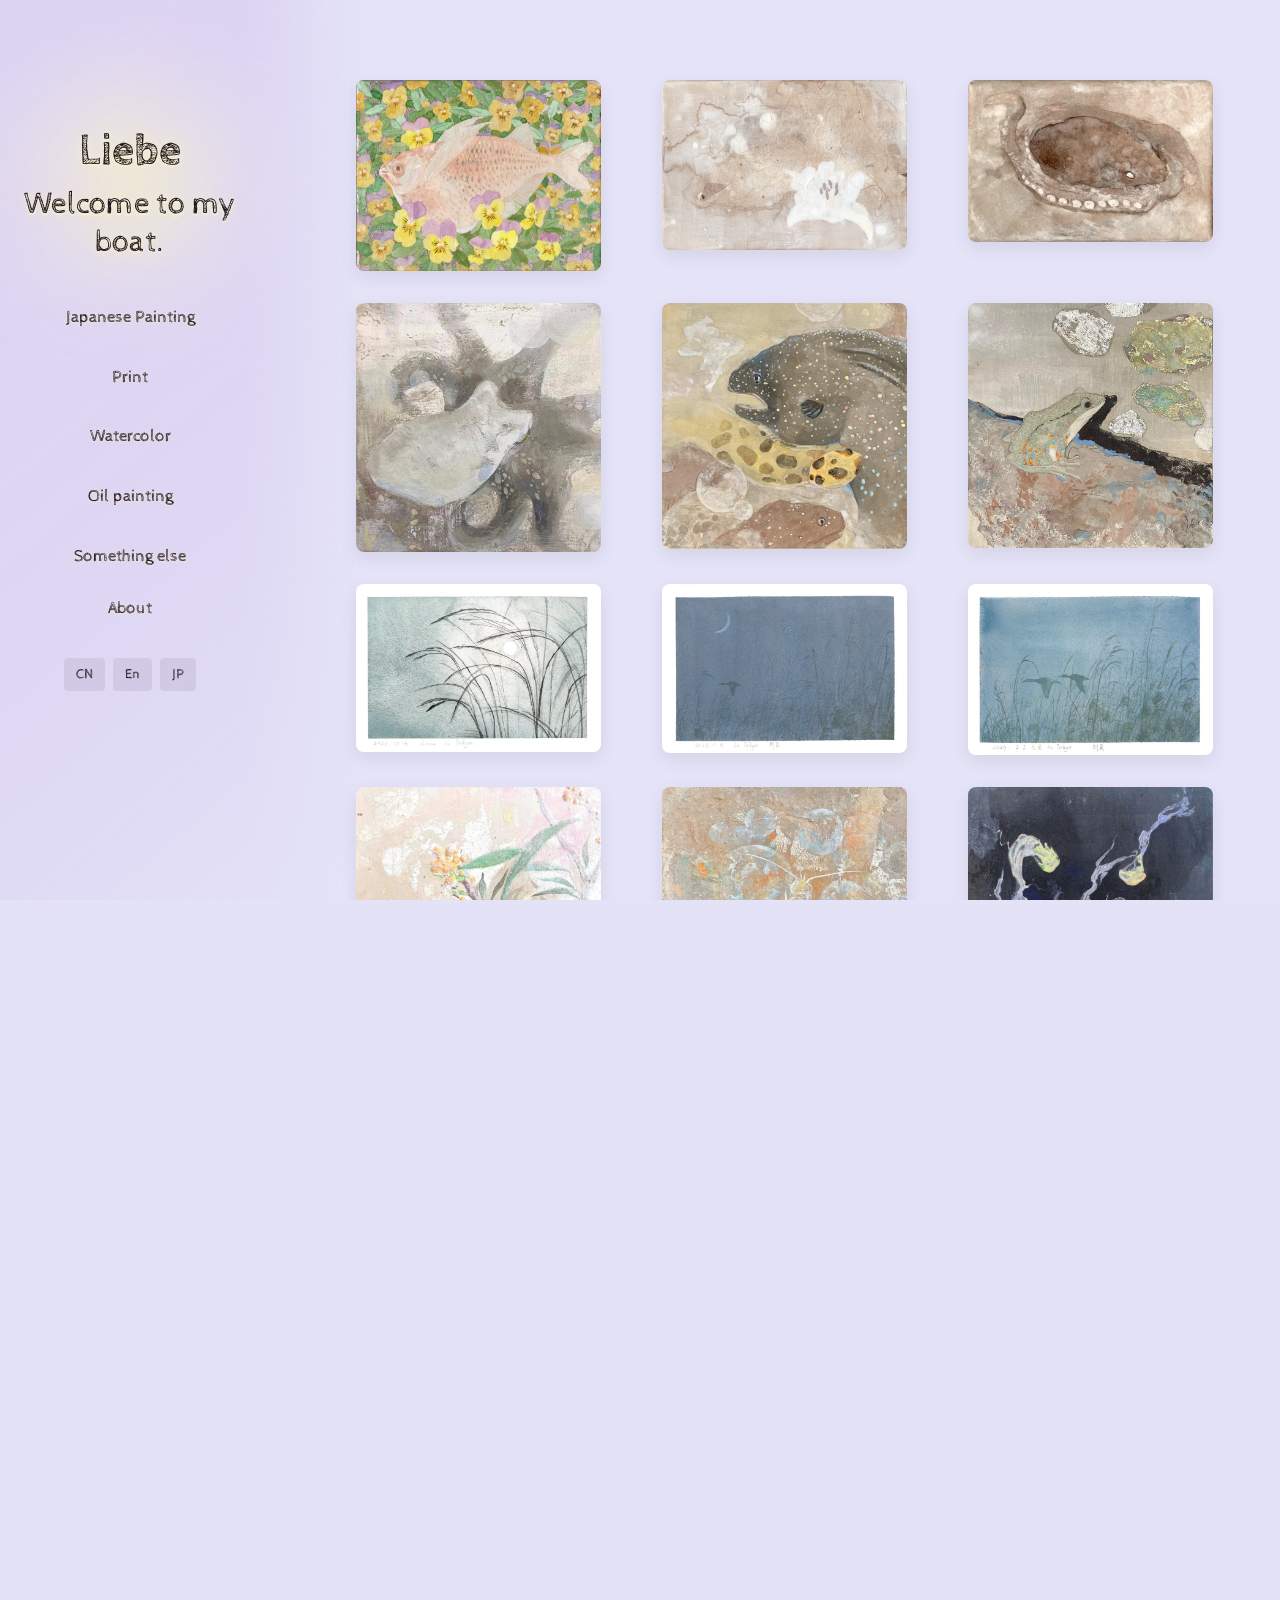
==== commit b4a457fa: "style: relabel language buttons to CN/En/JP Co-Authored-By: Claude Sonnet 4.6 <noreply@anthropic.com" ====
--- a/index.html
+++ b/index.html
@@ -67,9 +67,9 @@
             <a href="about" data-i18n="about">About</a>
         </div>
         <div class="mobile-lang-switcher">
-            <button onclick="changeLang('zh')">中</button>
+            <button onclick="changeLang('zh')">CN</button>
             <button onclick="changeLang('en')">En</button>
-            <button onclick="changeLang('ja')">日</button>
+            <button onclick="changeLang('ja')">JP</button>
         </div>
     </div>
 
@@ -98,9 +98,9 @@
 
                 <!-- Language Switcher -->
                 <div class="lang-switcher text-center mt-4">
-                    <button onclick="changeLang('zh')">中</button>
+                    <button onclick="changeLang('zh')">CN</button>
                     <button onclick="changeLang('en')">En</button>
-                    <button onclick="changeLang('ja')">日</button>
+                    <button onclick="changeLang('ja')">JP</button>
                 </div>
             </nav>
         </div>
@@ -124,9 +124,9 @@
 
             <!-- Language Switcher -->
             <div class="lang-switcher text-center mt-4">
-                <button onclick="changeLang('zh')">中</button>
+                <button onclick="changeLang('zh')">CN</button>
                 <button onclick="changeLang('en')">En</button>
-                <button onclick="changeLang('ja')">日</button>
+                <button onclick="changeLang('ja')">JP</button>
             </div>
         </nav>
     </aside>
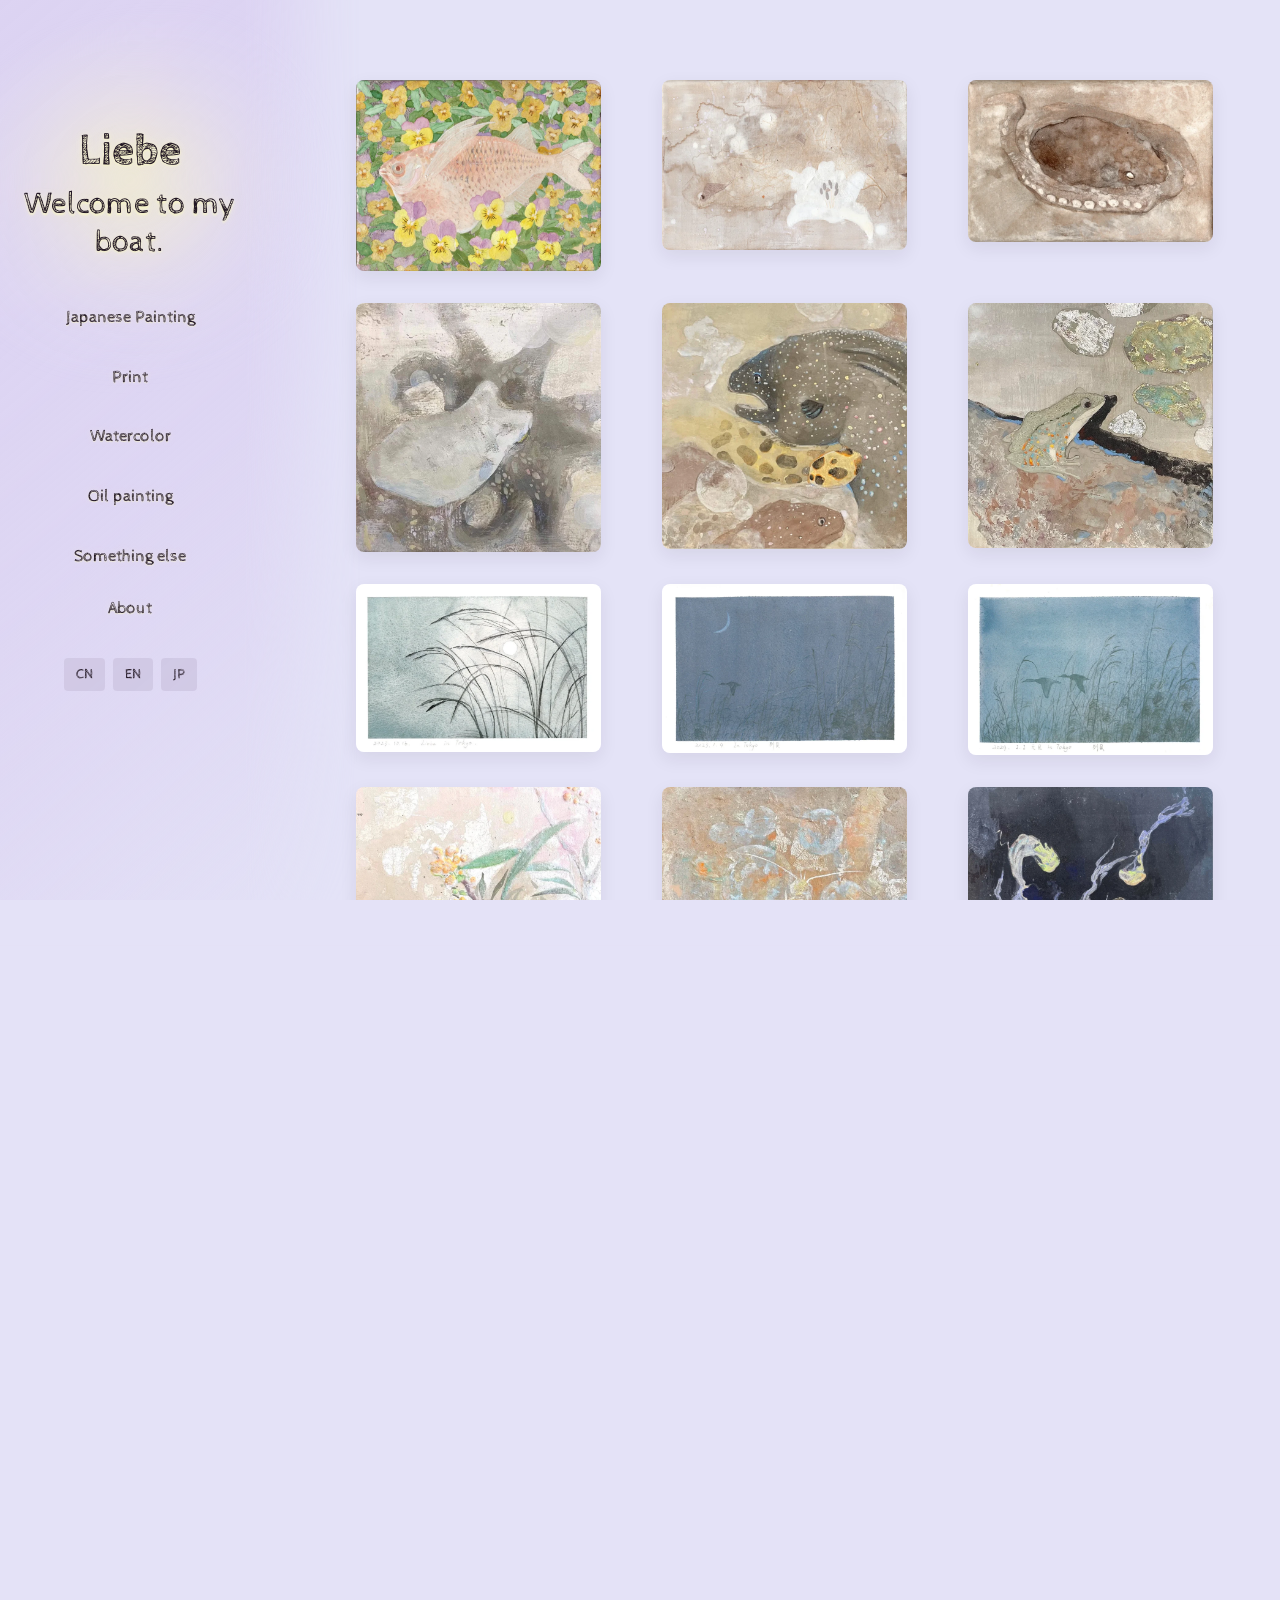
==== commit a0ee8ba4: "style: capitalize EN label for consistency with CN/JP Co-Authored-By: Claude Sonnet 4.6 <noreply@ant" ====
--- a/index.html
+++ b/index.html
@@ -68,7 +68,7 @@
         </div>
         <div class="mobile-lang-switcher">
             <button onclick="changeLang('zh')">CN</button>
-            <button onclick="changeLang('en')">En</button>
+            <button onclick="changeLang('en')">EN</button>
             <button onclick="changeLang('ja')">JP</button>
         </div>
     </div>
@@ -99,7 +99,7 @@
                 <!-- Language Switcher -->
                 <div class="lang-switcher text-center mt-4">
                     <button onclick="changeLang('zh')">CN</button>
-                    <button onclick="changeLang('en')">En</button>
+                    <button onclick="changeLang('en')">EN</button>
                     <button onclick="changeLang('ja')">JP</button>
                 </div>
             </nav>
@@ -125,7 +125,7 @@
             <!-- Language Switcher -->
             <div class="lang-switcher text-center mt-4">
                 <button onclick="changeLang('zh')">CN</button>
-                <button onclick="changeLang('en')">En</button>
+                <button onclick="changeLang('en')">EN</button>
                 <button onclick="changeLang('ja')">JP</button>
             </div>
         </nav>
